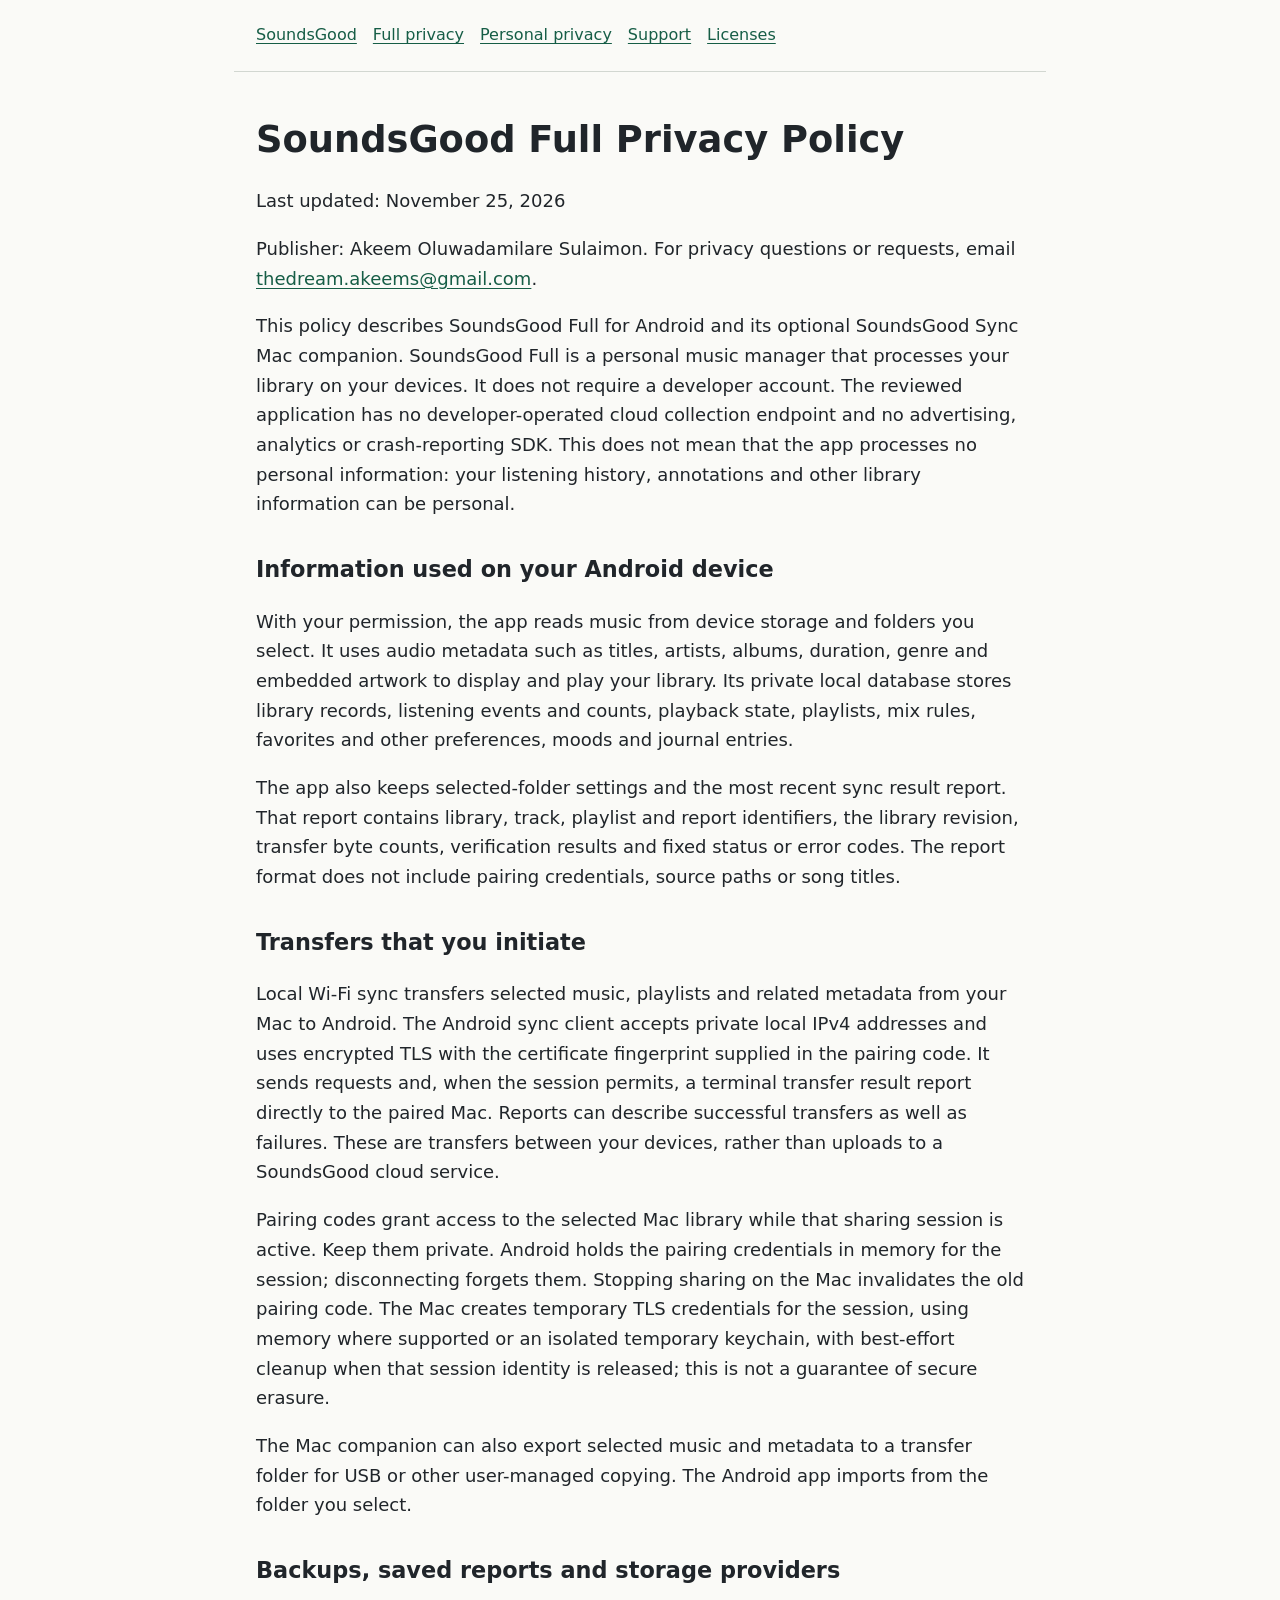
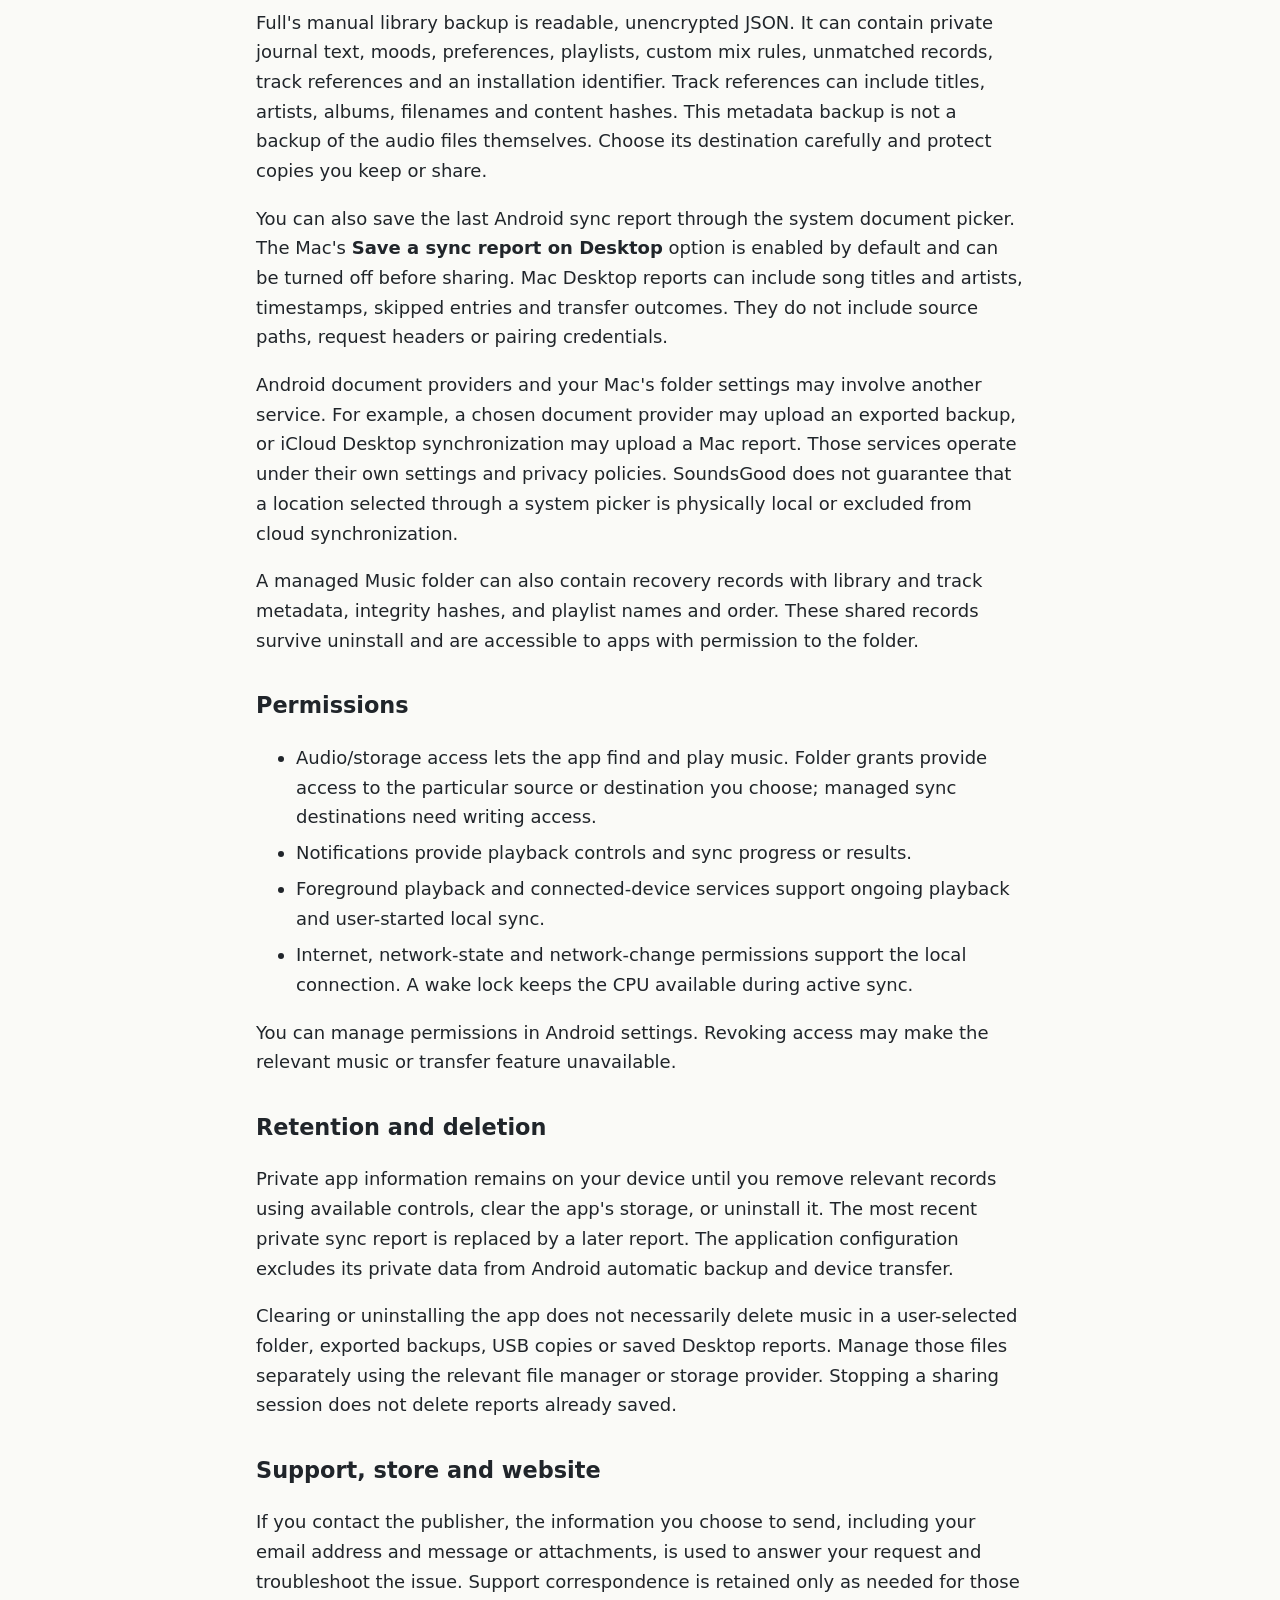
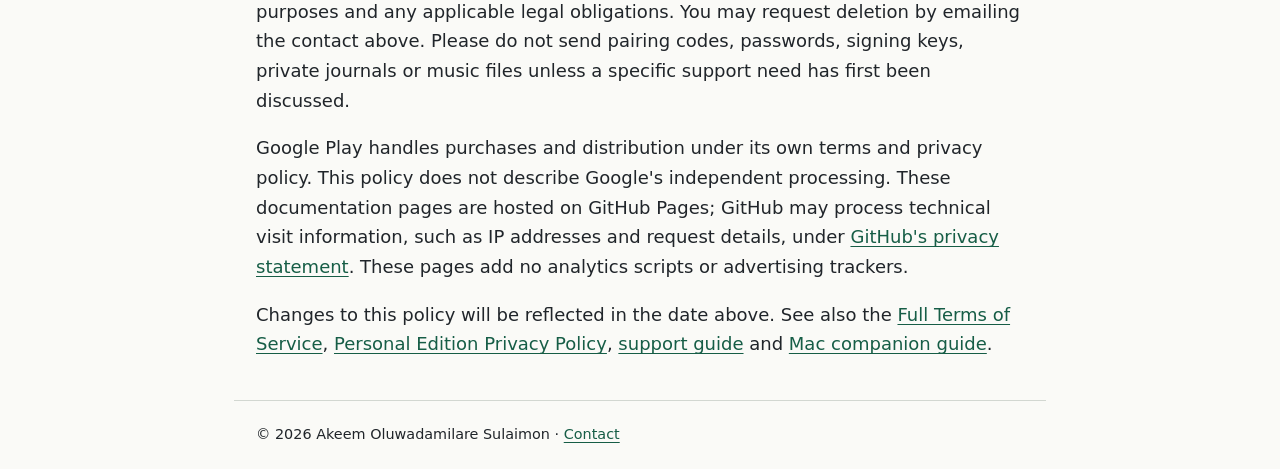
==== docs/full-privacy.html @ afcb6bbf "Prepare Personal source license and public documentation" ====
<!doctype html>
<html lang="en"><head><meta charset="utf-8"><meta name="viewport" content="width=device-width, initial-scale=1"><title>SoundsGood Full Privacy Policy</title><link rel="stylesheet" href="style.css"></head><body><header><nav aria-label="Documentation"><a href="index.html">SoundsGood</a><a href="full-privacy.html">Full privacy</a><a href="personal-privacy.html">Personal privacy</a><a href="support.html">Support</a><a href="third-party.html">Licenses</a></nav></header><main><h1>SoundsGood Full Privacy Policy</h1><p>Last updated: November 25, 2026</p>
<p>Publisher: Akeem Oluwadamilare Sulaimon. For privacy questions or requests, email <a href="mailto:thedream.akeems@gmail.com">thedream.akeems@gmail.com</a>.</p>
<p>This policy describes SoundsGood Full for Android and its optional SoundsGood Sync Mac companion. SoundsGood Full is a personal music manager that processes your library on your devices. It does not require a developer account. The reviewed application has no developer-operated cloud collection endpoint and no advertising, analytics or crash-reporting SDK. This does not mean that the app processes no personal information: your listening history, annotations and other library information can be personal.</p>
<h2>Information used on your Android device</h2>
<p>With your permission, the app reads music from device storage and folders you select. It uses audio metadata such as titles, artists, albums, duration, genre and embedded artwork to display and play your library. Its private local database stores library records, listening events and counts, playback state, playlists, mix rules, favorites and other preferences, moods and journal entries.</p>
<p>The app also keeps selected-folder settings and the most recent sync result report. That report contains library, track, playlist and report identifiers, the library revision, transfer byte counts, verification results and fixed status or error codes. The report format does not include pairing credentials, source paths or song titles.</p>
<h2>Transfers that you initiate</h2>
<p>Local Wi-Fi sync transfers selected music, playlists and related metadata from your Mac to Android. The Android sync client accepts private local IPv4 addresses and uses encrypted TLS with the certificate fingerprint supplied in the pairing code. It sends requests and, when the session permits, a terminal transfer result report directly to the paired Mac. Reports can describe successful transfers as well as failures. These are transfers between your devices, rather than uploads to a SoundsGood cloud service.</p>
<p>Pairing codes grant access to the selected Mac library while that sharing session is active. Keep them private. Android holds the pairing credentials in memory for the session; disconnecting forgets them. Stopping sharing on the Mac invalidates the old pairing code. The Mac creates temporary TLS credentials for the session, using memory where supported or an isolated temporary keychain, with best-effort cleanup when that session identity is released; this is not a guarantee of secure erasure.</p>
<p>The Mac companion can also export selected music and metadata to a transfer folder for USB or other user-managed copying. The Android app imports from the folder you select.</p>
<h2>Backups, saved reports and storage providers</h2>
<p>Full's manual library backup is readable, unencrypted JSON. It can contain private journal text, moods, preferences, playlists, custom mix rules, unmatched records, track references and an installation identifier. Track references can include titles, artists, albums, filenames and content hashes. This metadata backup is not a backup of the audio files themselves. Choose its destination carefully and protect copies you keep or share.</p>
<p>You can also save the last Android sync report through the system document picker. The Mac's <strong>Save a sync report on Desktop</strong> option is enabled by default and can be turned off before sharing. Mac Desktop reports can include song titles and artists, timestamps, skipped entries and transfer outcomes. They do not include source paths, request headers or pairing credentials.</p>
<p>Android document providers and your Mac's folder settings may involve another service. For example, a chosen document provider may upload an exported backup, or iCloud Desktop synchronization may upload a Mac report. Those services operate under their own settings and privacy policies. SoundsGood does not guarantee that a location selected through a system picker is physically local or excluded from cloud synchronization.</p>
<p>A managed Music folder can also contain recovery records with library and track metadata, integrity hashes, and playlist names and order. These shared records survive uninstall and are accessible to apps with permission to the folder.</p><h2>Permissions</h2>
<ul>
<li>Audio/storage access lets the app find and play music. Folder grants provide access to the particular source or destination you choose; managed sync destinations need writing access.</li>
<li>Notifications provide playback controls and sync progress or results.</li>
<li>Foreground playback and connected-device services support ongoing playback and user-started local sync.</li>
<li>Internet, network-state and network-change permissions support the local connection. A wake lock keeps the CPU available during active sync.</li>
</ul>
<p>You can manage permissions in Android settings. Revoking access may make the relevant music or transfer feature unavailable.</p>
<h2>Retention and deletion</h2>
<p>Private app information remains on your device until you remove relevant records using available controls, clear the app's storage, or uninstall it. The most recent private sync report is replaced by a later report. The application configuration excludes its private data from Android automatic backup and device transfer.</p>
<p>Clearing or uninstalling the app does not necessarily delete music in a user-selected folder, exported backups, USB copies or saved Desktop reports. Manage those files separately using the relevant file manager or storage provider. Stopping a sharing session does not delete reports already saved.</p>
<h2>Support, store and website</h2>
<p>If you contact the publisher, the information you choose to send, including your email address and message or attachments, is used to answer your request and troubleshoot the issue. Support correspondence is retained only as needed for those purposes and any applicable legal obligations. You may request deletion by emailing the contact above. Please do not send pairing codes, passwords, signing keys, private journals or music files unless a specific support need has first been discussed.</p>
<p>Google Play handles purchases and distribution under its own terms and privacy policy. This policy does not describe Google's independent processing. These documentation pages are hosted on GitHub Pages; GitHub may process technical visit information, such as IP addresses and request details, under <a href="https://docs.github.com/en/site-policy/privacy-policies/github-general-privacy-statement">GitHub's privacy statement</a>. These pages add no analytics scripts or advertising trackers.</p>
<p>Changes to this policy will be reflected in the date above. See also the <a href="full-terms.html">Full Terms of Service</a>, <a href="personal-privacy.html">Personal Edition Privacy Policy</a>, <a href="support.html">support guide</a> and <a href="mac-companion.html">Mac companion guide</a>.</p>
</main><footer>© 2026 Akeem Oluwadamilare Sulaimon · <a href="mailto:thedream.akeems@gmail.com">Contact</a></footer></body></html>
---- docs/style.css ----
body{font:18px/1.65 system-ui,sans-serif;color:#20252a;background:#fafaf7;margin:0}
header,main,footer{max-width:48rem;margin:auto;padding:1.4rem}header{border-bottom:1px solid #d2d7d1}
nav{display:flex;flex-wrap:wrap;gap:.5rem 1rem;font-size:1rem}a{color:#165d46;text-underline-offset:.18em}
h1{font-size:2.3rem;line-height:1.15}h2{font-size:1.4rem;margin-top:2rem}footer{border-top:1px solid #d2d7d1;font-size:.9rem}
pre{white-space:pre-wrap;overflow-wrap:anywhere;font-size:.9rem}li{margin:.4rem 0}a:focus-visible{outline:3px solid #b64f20;outline-offset:3px}
@media(max-width:40rem){body{font-size:17px}h1{font-size:1.9rem}header,main,footer{padding:1rem}}
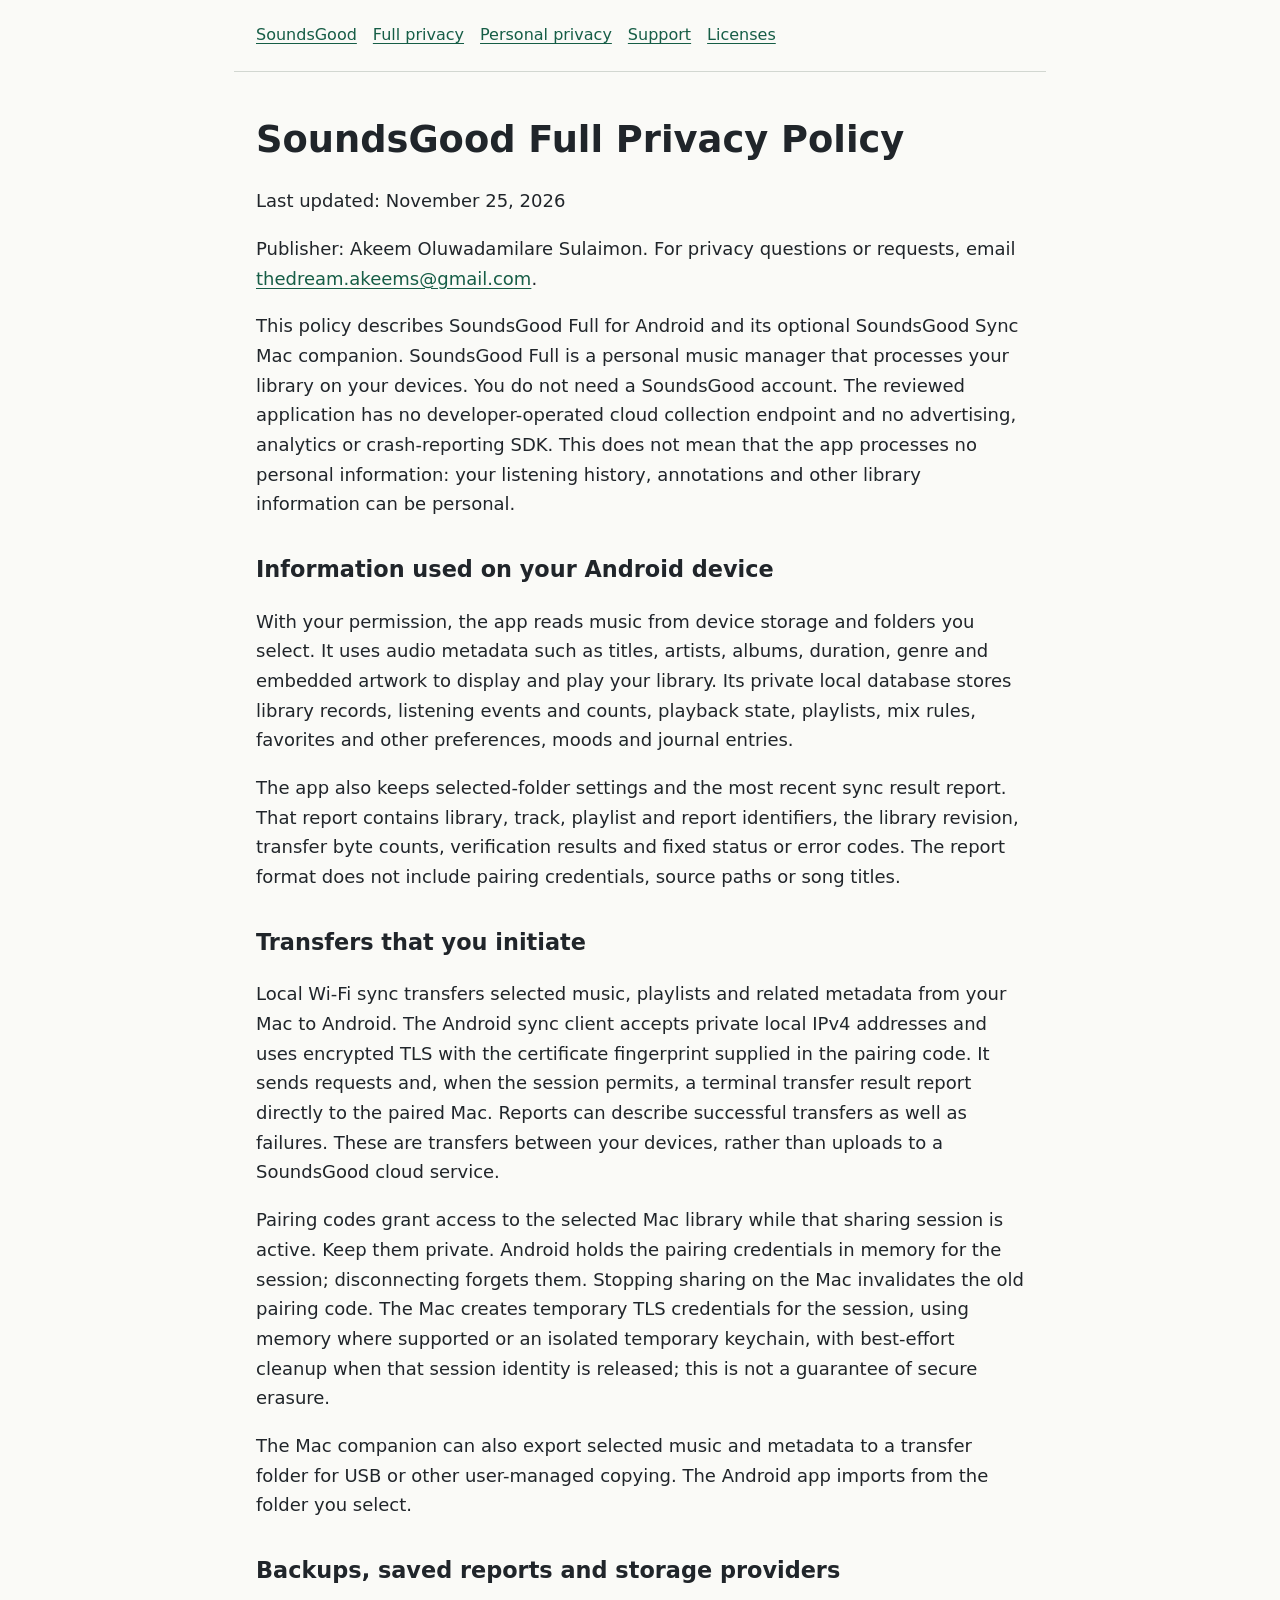
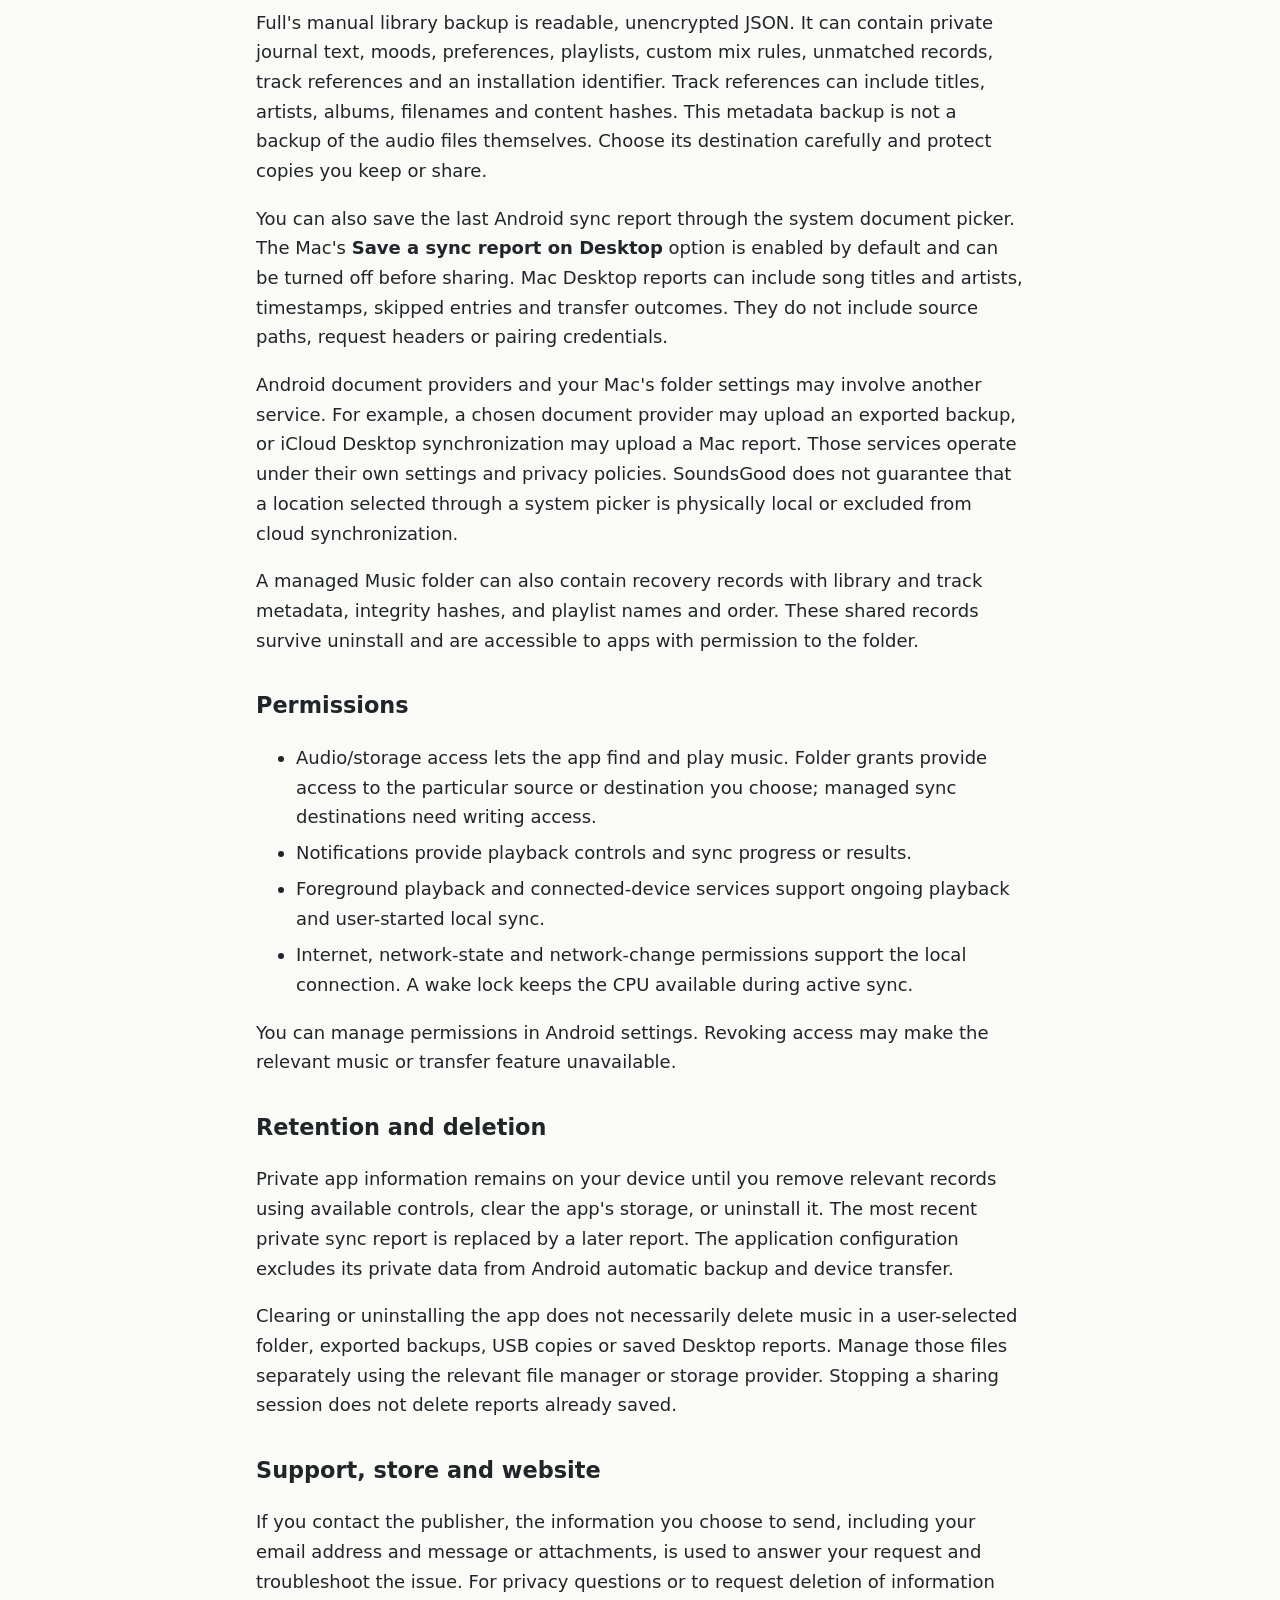
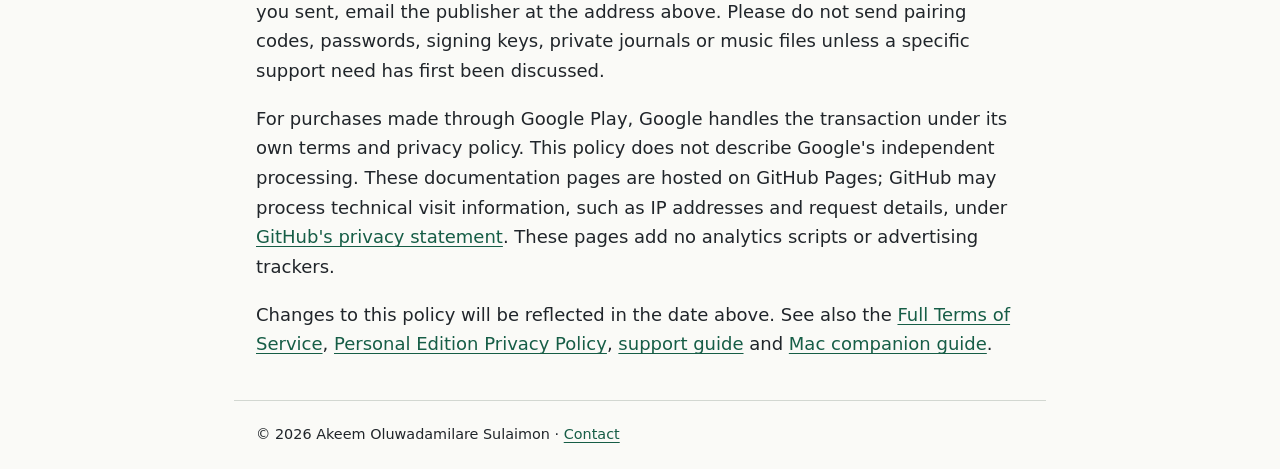
==== commit f85d6b07: "Publish edition-specific policies and support; defer the Mac download" ====
--- a/docs/full-privacy.html
+++ b/docs/full-privacy.html
@@ -1,7 +1,7 @@
 <!doctype html>
 <html lang="en"><head><meta charset="utf-8"><meta name="viewport" content="width=device-width, initial-scale=1"><title>SoundsGood Full Privacy Policy</title><link rel="stylesheet" href="style.css"></head><body><header><nav aria-label="Documentation"><a href="index.html">SoundsGood</a><a href="full-privacy.html">Full privacy</a><a href="personal-privacy.html">Personal privacy</a><a href="support.html">Support</a><a href="third-party.html">Licenses</a></nav></header><main><h1>SoundsGood Full Privacy Policy</h1><p>Last updated: November 25, 2026</p>
 <p>Publisher: Akeem Oluwadamilare Sulaimon. For privacy questions or requests, email <a href="mailto:thedream.akeems@gmail.com">thedream.akeems@gmail.com</a>.</p>
-<p>This policy describes SoundsGood Full for Android and its optional SoundsGood Sync Mac companion. SoundsGood Full is a personal music manager that processes your library on your devices. It does not require a developer account. The reviewed application has no developer-operated cloud collection endpoint and no advertising, analytics or crash-reporting SDK. This does not mean that the app processes no personal information: your listening history, annotations and other library information can be personal.</p>
+<p>This policy describes SoundsGood Full for Android and its optional SoundsGood Sync Mac companion. SoundsGood Full is a personal music manager that processes your library on your devices. You do not need a SoundsGood account. The reviewed application has no developer-operated cloud collection endpoint and no advertising, analytics or crash-reporting SDK. This does not mean that the app processes no personal information: your listening history, annotations and other library information can be personal.</p>
 <h2>Information used on your Android device</h2>
 <p>With your permission, the app reads music from device storage and folders you select. It uses audio metadata such as titles, artists, albums, duration, genre and embedded artwork to display and play your library. Its private local database stores library records, listening events and counts, playback state, playlists, mix rules, favorites and other preferences, moods and journal entries.</p>
 <p>The app also keeps selected-folder settings and the most recent sync result report. That report contains library, track, playlist and report identifiers, the library revision, transfer byte counts, verification results and fixed status or error codes. The report format does not include pairing credentials, source paths or song titles.</p>
@@ -25,7 +25,7 @@
 <p>Private app information remains on your device until you remove relevant records using available controls, clear the app's storage, or uninstall it. The most recent private sync report is replaced by a later report. The application configuration excludes its private data from Android automatic backup and device transfer.</p>
 <p>Clearing or uninstalling the app does not necessarily delete music in a user-selected folder, exported backups, USB copies or saved Desktop reports. Manage those files separately using the relevant file manager or storage provider. Stopping a sharing session does not delete reports already saved.</p>
 <h2>Support, store and website</h2>
-<p>If you contact the publisher, the information you choose to send, including your email address and message or attachments, is used to answer your request and troubleshoot the issue. Support correspondence is retained only as needed for those purposes and any applicable legal obligations. You may request deletion by emailing the contact above. Please do not send pairing codes, passwords, signing keys, private journals or music files unless a specific support need has first been discussed.</p>
-<p>Google Play handles purchases and distribution under its own terms and privacy policy. This policy does not describe Google's independent processing. These documentation pages are hosted on GitHub Pages; GitHub may process technical visit information, such as IP addresses and request details, under <a href="https://docs.github.com/en/site-policy/privacy-policies/github-general-privacy-statement">GitHub's privacy statement</a>. These pages add no analytics scripts or advertising trackers.</p>
+<p>If you contact the publisher, the information you choose to send, including your email address and message or attachments, is used to answer your request and troubleshoot the issue. For privacy questions or to request deletion of information you sent, email the publisher at the address above. Please do not send pairing codes, passwords, signing keys, private journals or music files unless a specific support need has first been discussed.</p>
+<p>For purchases made through Google Play, Google handles the transaction under its own terms and privacy policy. This policy does not describe Google's independent processing. These documentation pages are hosted on GitHub Pages; GitHub may process technical visit information, such as IP addresses and request details, under <a href="https://docs.github.com/en/site-policy/privacy-policies/github-general-privacy-statement">GitHub's privacy statement</a>. These pages add no analytics scripts or advertising trackers.</p>
 <p>Changes to this policy will be reflected in the date above. See also the <a href="full-terms.html">Full Terms of Service</a>, <a href="personal-privacy.html">Personal Edition Privacy Policy</a>, <a href="support.html">support guide</a> and <a href="mac-companion.html">Mac companion guide</a>.</p>
 </main><footer>© 2026 Akeem Oluwadamilare Sulaimon · <a href="mailto:thedream.akeems@gmail.com">Contact</a></footer></body></html>
